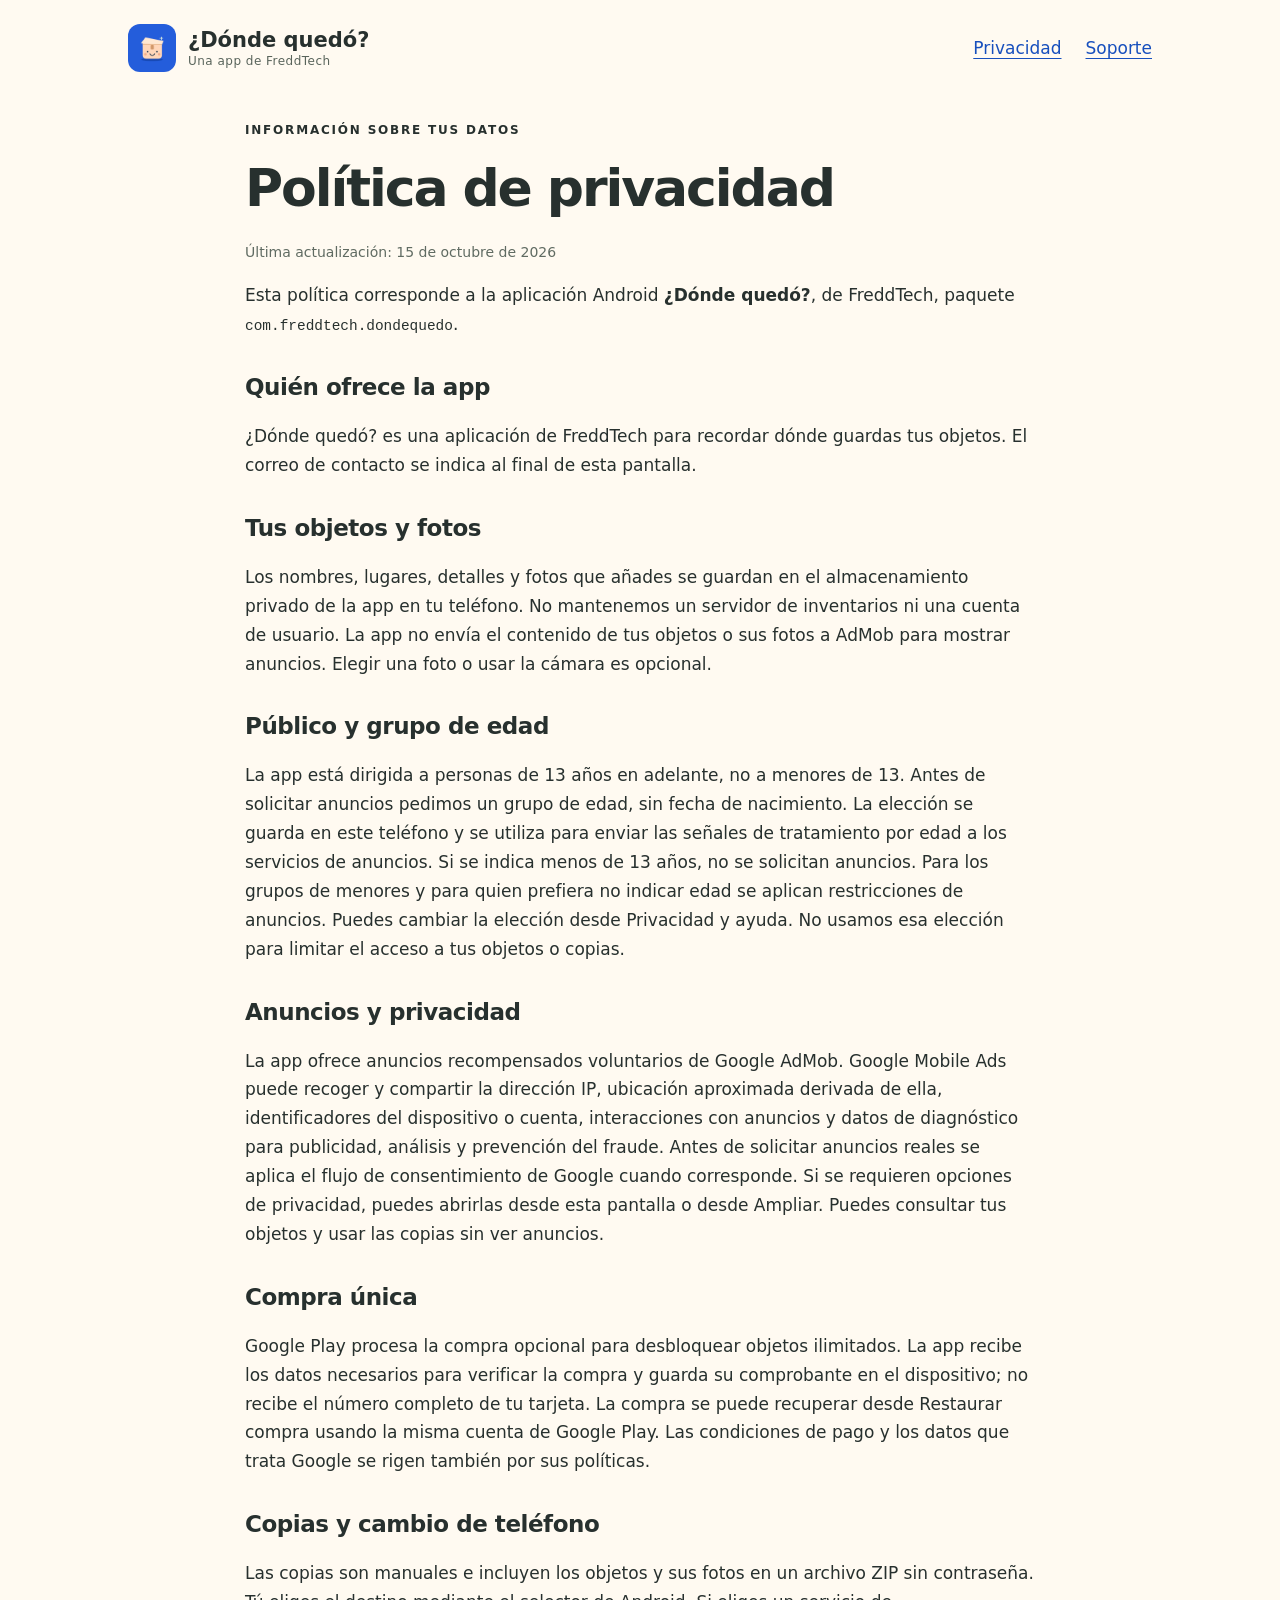
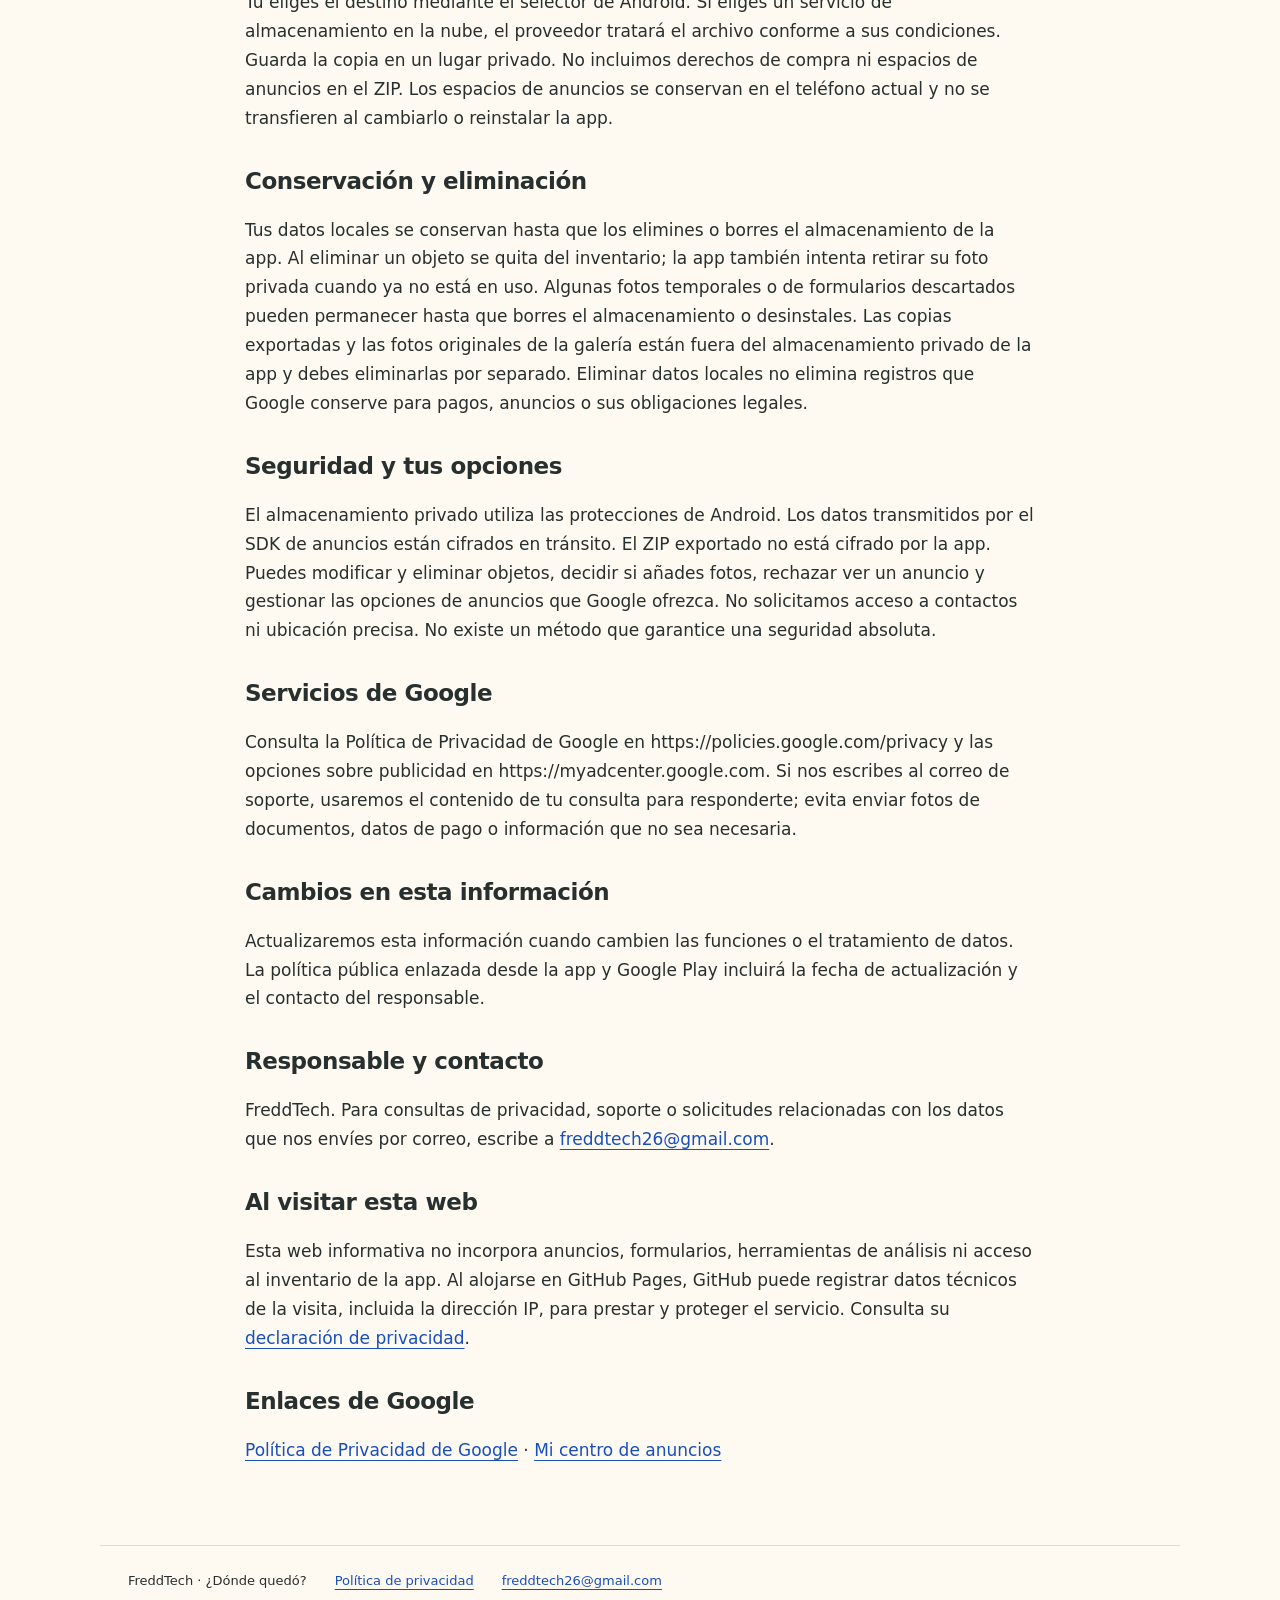
==== privacidad.html @ 3334ebfa "Add files via upload" ====
<!doctype html>
<html lang="es"><head><meta charset="utf-8"><meta name="viewport" content="width=device-width,initial-scale=1"><meta name="description" content="Información y soporte de ¿Dónde quedó?, la app de FreddTech para recordar dónde guardas tus objetos."><title>Política de privacidad · FreddTech</title><link rel="icon" href="icono.png"><link rel="stylesheet" href="estilos.css"></head>
<body><header><a class="brand" href="index.html"><img src="icono.png" width="48" height="48" alt=""><span>¿Dónde quedó?<small>Una app de FreddTech</small></span></a><nav aria-label="Navegación"><a href="privacidad.html">Privacidad</a><a href="mailto:freddtech26@gmail.com">Soporte</a></nav></header>
<main><article class="policy"><p class="eyebrow">INFORMACIÓN SOBRE TUS DATOS</p><h1>Política de privacidad</h1><p class="date">Última actualización: 15 de octubre de 2026</p><p>Esta política corresponde a la aplicación Android <strong>¿Dónde quedó?</strong>, de FreddTech, paquete <code>com.freddtech.dondequedo</code>.</p><section><h2>Quién ofrece la app</h2><p>¿Dónde quedó? es una aplicación de FreddTech para recordar dónde guardas tus objetos. El correo de contacto se indica al final de esta pantalla.</p></section>
<section><h2>Tus objetos y fotos</h2><p>Los nombres, lugares, detalles y fotos que añades se guardan en el almacenamiento privado de la app en tu teléfono. No mantenemos un servidor de inventarios ni una cuenta de usuario. La app no envía el contenido de tus objetos o sus fotos a AdMob para mostrar anuncios. Elegir una foto o usar la cámara es opcional.</p></section>
<section><h2>Público y grupo de edad</h2><p>La app está dirigida a personas de 13 años en adelante, no a menores de 13. Antes de solicitar anuncios pedimos un grupo de edad, sin fecha de nacimiento. La elección se guarda en este teléfono y se utiliza para enviar las señales de tratamiento por edad a los servicios de anuncios. Si se indica menos de 13 años, no se solicitan anuncios. Para los grupos de menores y para quien prefiera no indicar edad se aplican restricciones de anuncios. Puedes cambiar la elección desde Privacidad y ayuda. No usamos esa elección para limitar el acceso a tus objetos o copias.</p></section>
<section><h2>Anuncios y privacidad</h2><p>La app ofrece anuncios recompensados voluntarios de Google AdMob. Google Mobile Ads puede recoger y compartir la dirección IP, ubicación aproximada derivada de ella, identificadores del dispositivo o cuenta, interacciones con anuncios y datos de diagnóstico para publicidad, análisis y prevención del fraude. Antes de solicitar anuncios reales se aplica el flujo de consentimiento de Google cuando corresponde. Si se requieren opciones de privacidad, puedes abrirlas desde esta pantalla o desde Ampliar. Puedes consultar tus objetos y usar las copias sin ver anuncios.</p></section>
<section><h2>Compra única</h2><p>Google Play procesa la compra opcional para desbloquear objetos ilimitados. La app recibe los datos necesarios para verificar la compra y guarda su comprobante en el dispositivo; no recibe el número completo de tu tarjeta. La compra se puede recuperar desde Restaurar compra usando la misma cuenta de Google Play. Las condiciones de pago y los datos que trata Google se rigen también por sus políticas.</p></section>
<section><h2>Copias y cambio de teléfono</h2><p>Las copias son manuales e incluyen los objetos y sus fotos en un archivo ZIP sin contraseña. Tú eliges el destino mediante el selector de Android. Si eliges un servicio de almacenamiento en la nube, el proveedor tratará el archivo conforme a sus condiciones. Guarda la copia en un lugar privado. No incluimos derechos de compra ni espacios de anuncios en el ZIP. Los espacios de anuncios se conservan en el teléfono actual y no se transfieren al cambiarlo o reinstalar la app.</p></section>
<section><h2>Conservación y eliminación</h2><p>Tus datos locales se conservan hasta que los elimines o borres el almacenamiento de la app. Al eliminar un objeto se quita del inventario; la app también intenta retirar su foto privada cuando ya no está en uso. Algunas fotos temporales o de formularios descartados pueden permanecer hasta que borres el almacenamiento o desinstales. Las copias exportadas y las fotos originales de la galería están fuera del almacenamiento privado de la app y debes eliminarlas por separado. Eliminar datos locales no elimina registros que Google conserve para pagos, anuncios o sus obligaciones legales.</p></section>
<section><h2>Seguridad y tus opciones</h2><p>El almacenamiento privado utiliza las protecciones de Android. Los datos transmitidos por el SDK de anuncios están cifrados en tránsito. El ZIP exportado no está cifrado por la app. Puedes modificar y eliminar objetos, decidir si añades fotos, rechazar ver un anuncio y gestionar las opciones de anuncios que Google ofrezca. No solicitamos acceso a contactos ni ubicación precisa. No existe un método que garantice una seguridad absoluta.</p></section>
<section><h2>Servicios de Google</h2><p>Consulta la Política de Privacidad de Google en https://policies.google.com/privacy y las opciones sobre publicidad en https://myadcenter.google.com. Si nos escribes al correo de soporte, usaremos el contenido de tu consulta para responderte; evita enviar fotos de documentos, datos de pago o información que no sea necesaria.</p></section>
<section><h2>Cambios en esta información</h2><p>Actualizaremos esta información cuando cambien las funciones o el tratamiento de datos. La política pública enlazada desde la app y Google Play incluirá la fecha de actualización y el contacto del responsable.</p></section><section><h2>Responsable y contacto</h2><p>FreddTech. Para consultas de privacidad, soporte o solicitudes relacionadas con los datos que nos envíes por correo, escribe a <a href="mailto:freddtech26@gmail.com">freddtech26@gmail.com</a>.</p></section><section><h2>Al visitar esta web</h2><p>Esta web informativa no incorpora anuncios, formularios, herramientas de análisis ni acceso al inventario de la app. Al alojarse en GitHub Pages, GitHub puede registrar datos técnicos de la visita, incluida la dirección IP, para prestar y proteger el servicio. Consulta su <a href="https://docs.github.com/es/site-policy/privacy-policies/github-general-privacy-statement">declaración de privacidad</a>.</p></section><section><h2>Enlaces de Google</h2><p><a href="https://policies.google.com/privacy">Política de Privacidad de Google</a> · <a href="https://myadcenter.google.com">Mi centro de anuncios</a></p></section></article></main><footer><span>FreddTech · ¿Dónde quedó?</span><a href="privacidad.html">Política de privacidad</a><a href="mailto:freddtech26@gmail.com">freddtech26@gmail.com</a></footer></body></html>
---- estilos.css ----
*{box-sizing:border-box}html{color-scheme:light}body{margin:0;background:#fffaf1;color:#27302e;font:17px/1.7 system-ui,-apple-system,Segoe UI,sans-serif}a{color:#174fbd;text-underline-offset:4px}header,main,footer{max-width:1080px;margin:auto}header{display:flex;align-items:center;justify-content:space-between;padding:24px 28px;gap:24px}.brand{display:flex;align-items:center;gap:12px;color:inherit;text-decoration:none;font-size:21px;font-weight:750;line-height:1.3}.brand small{display:block;font-size:12px;font-weight:500;letter-spacing:.04em;color:#59645b}.brand img{border-radius:12px}nav{display:flex;gap:24px}main{padding:12px 28px 64px}.hero{background:#245ddb;color:white;border-radius:32px;padding:56px;display:grid;grid-template-columns:1.5fr 1fr;align-items:center;gap:28px}.eyebrow{font-size:12px;font-weight:750;letter-spacing:.15em}h1{font-size:clamp(38px,5vw,64px);line-height:1.08;letter-spacing:-.04em;margin:20px 0 24px}h2{font-size:27px;line-height:1.3;letter-spacing:-.02em}.lead{max-width:510px;font-size:19px;color:#edf2ff}.button{display:inline-block;margin-top:14px;padding:12px 22px;background:#fff3dc;color:#173e8d;border-radius:50px;text-decoration:none;font-weight:700}.mascot{width:100%;max-width:280px;height:auto;justify-self:center}.info{max-width:780px;padding:48px 0 24px}.support{background:#e4eddf;border-radius:24px;padding:28px 36px}.support p{max-width:760px}.text-link{font-weight:700}.policy{max-width:790px;margin:auto}.policy h1{font-size:clamp(36px,5vw,52px)}.policy section{margin-top:34px}.policy h2{font-size:23px}.date{color:#606b62;font-size:14px}code{overflow-wrap:anywhere;font-size:.85em}footer{border-top:1px solid #d9dfd2;padding:24px 28px 36px;display:flex;flex-wrap:wrap;gap:12px 28px;font-size:13px}a:focus-visible{outline:3px solid #d59b26;outline-offset:5px}@media(max-width:650px){body{font-size:16px}header{padding:20px;align-items:flex-start;flex-direction:column;gap:14px}.brand{font-size:19px}nav{gap:24px}main{padding:0 16px 40px}.hero{padding:28px;grid-template-columns:1fr;gap:12px;border-radius:24px}.mascot{max-width:160px}.hero h1{margin-top:14px}.info{padding:30px 8px 18px}.support{padding:24px}.policy{padding:12px 6px}footer{padding:24px 22px}}
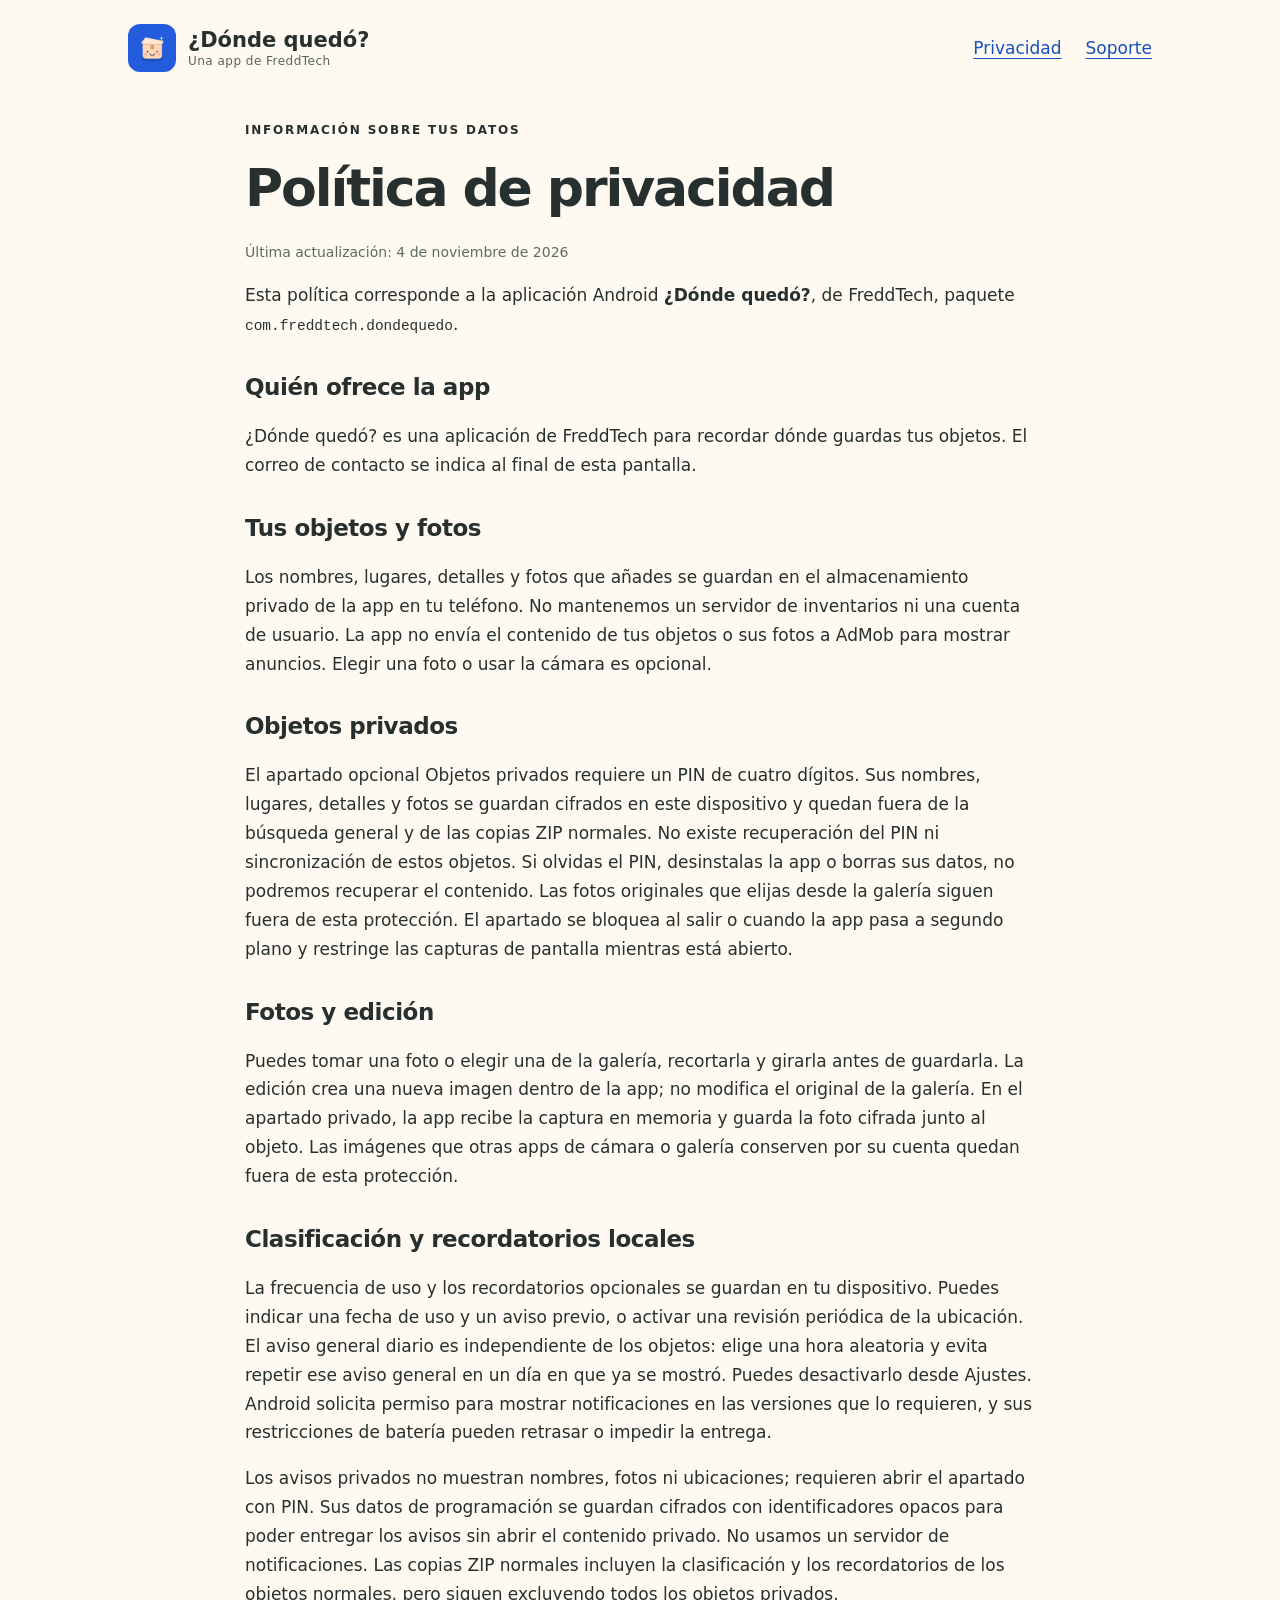
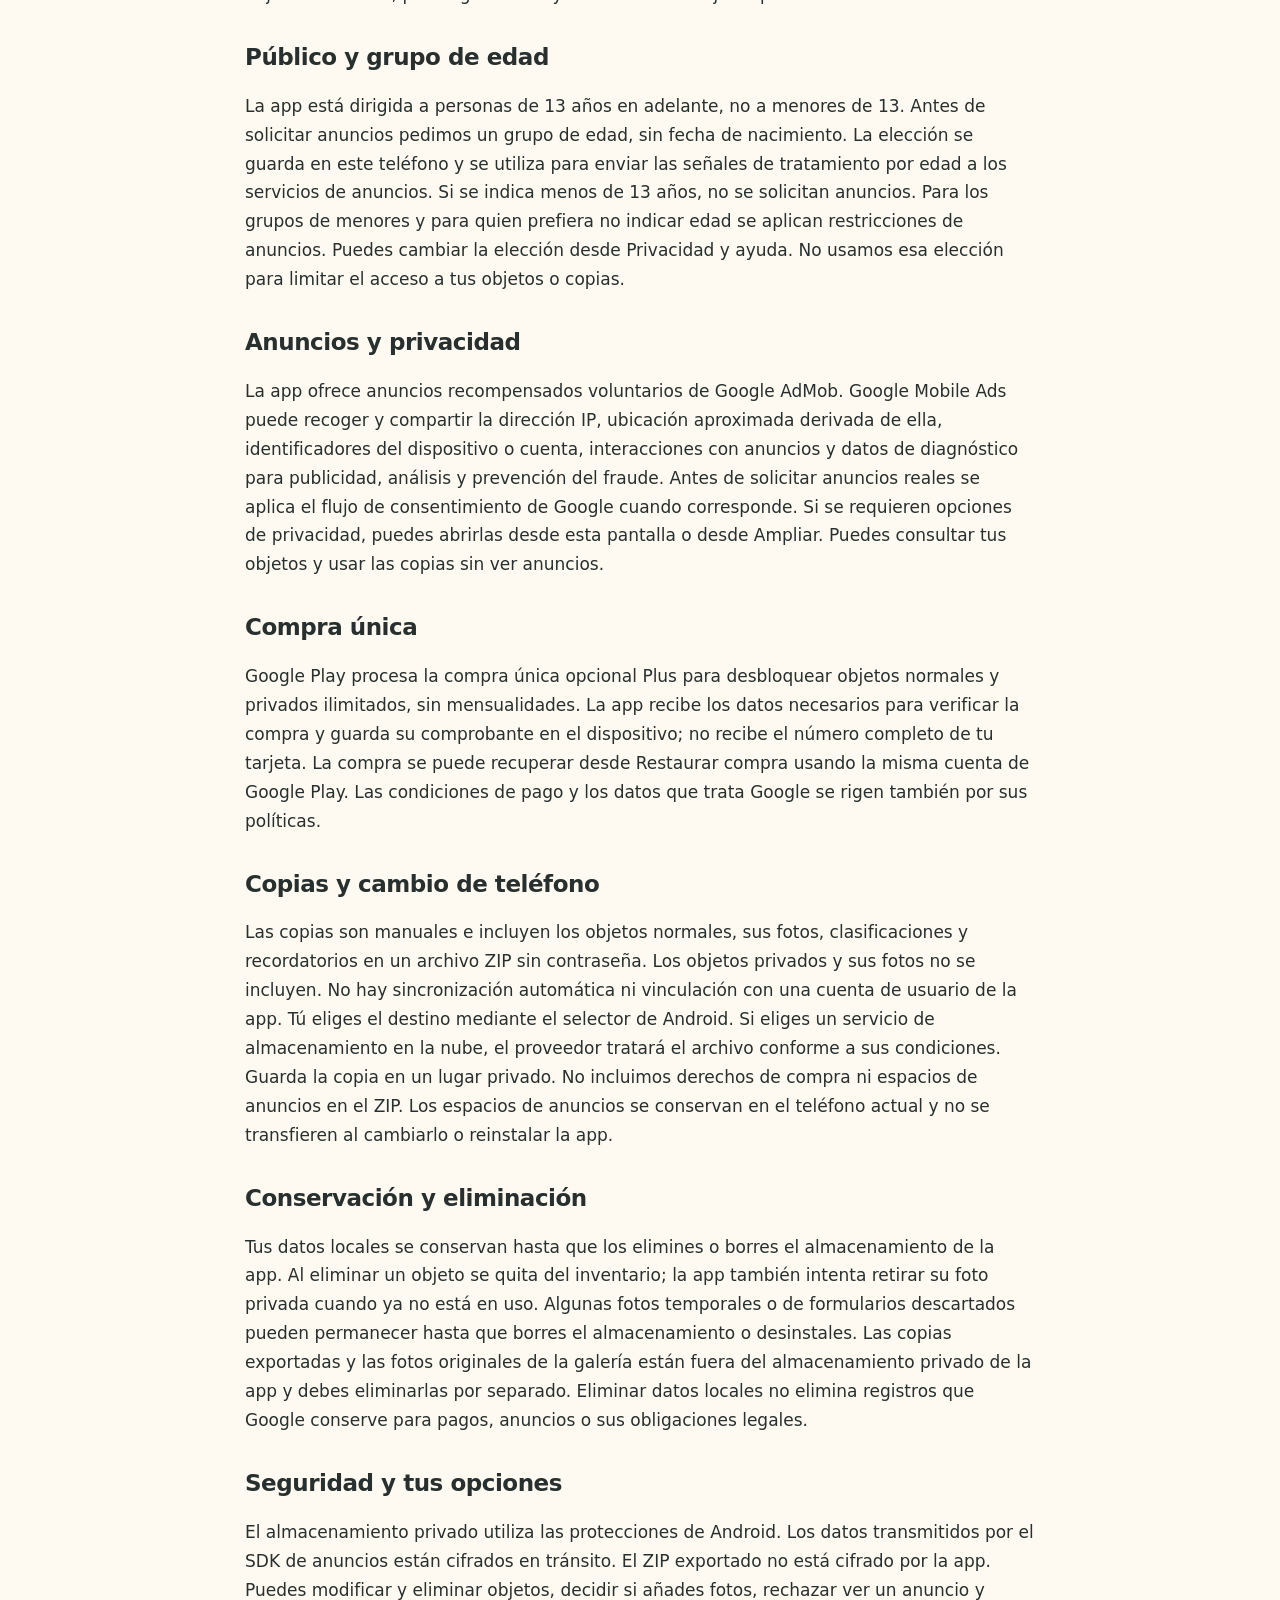
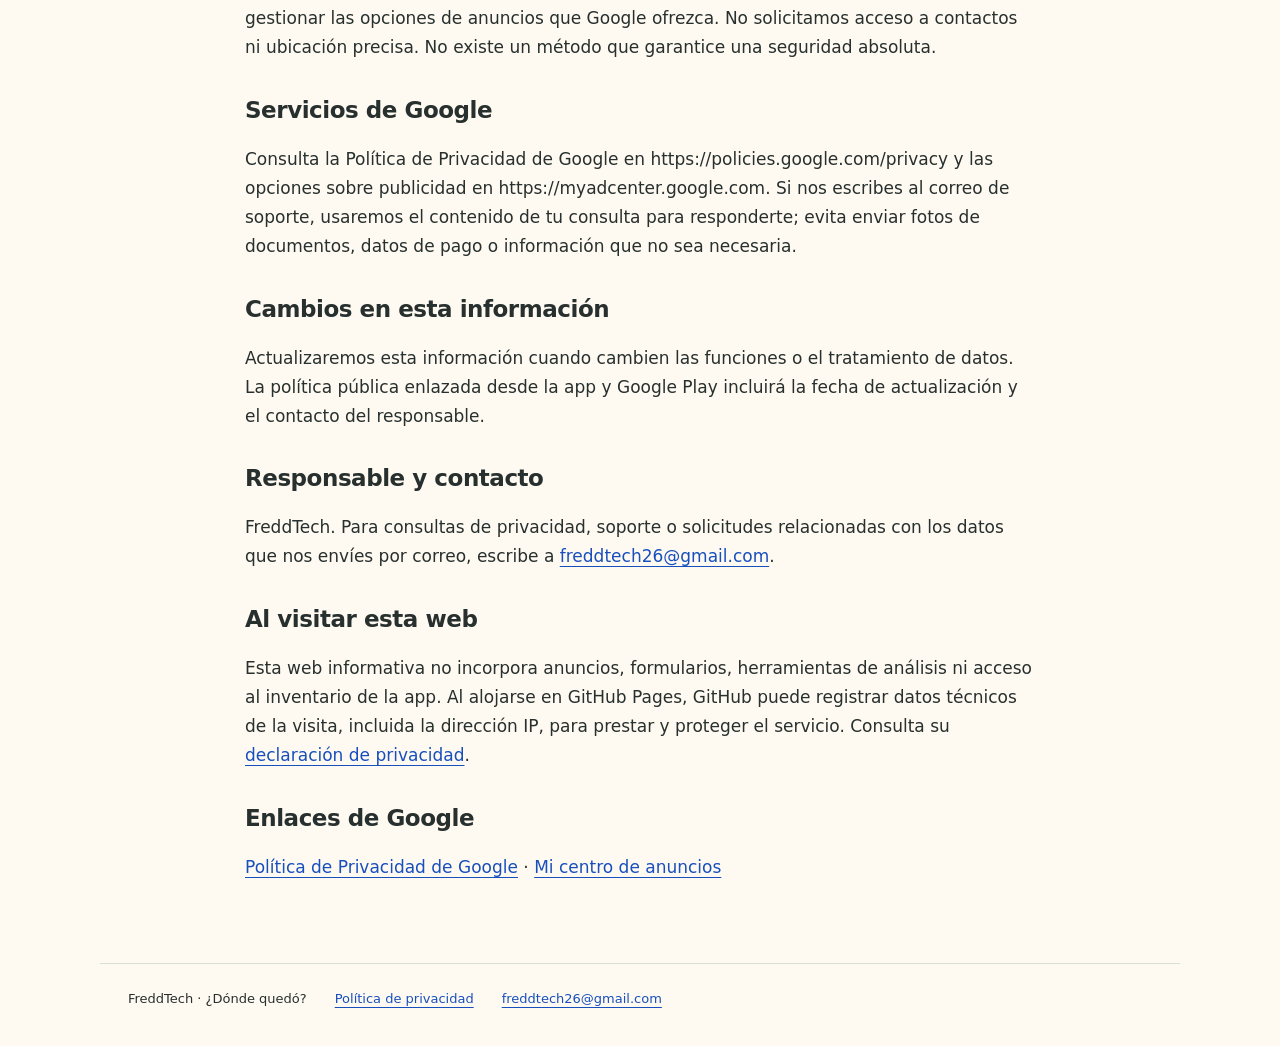
==== commit 2039fdab: "Add files via upload" ====
--- a/privacidad.html
+++ b/privacidad.html
@@ -1,13 +1,16 @@
-<!doctype html>
-<html lang="es"><head><meta charset="utf-8"><meta name="viewport" content="width=device-width,initial-scale=1"><meta name="description" content="Información y soporte de ¿Dónde quedó?, la app de FreddTech para recordar dónde guardas tus objetos."><title>Política de privacidad · FreddTech</title><link rel="icon" href="icono.png"><link rel="stylesheet" href="estilos.css"></head>
-<body><header><a class="brand" href="index.html"><img src="icono.png" width="48" height="48" alt=""><span>¿Dónde quedó?<small>Una app de FreddTech</small></span></a><nav aria-label="Navegación"><a href="privacidad.html">Privacidad</a><a href="mailto:freddtech26@gmail.com">Soporte</a></nav></header>
-<main><article class="policy"><p class="eyebrow">INFORMACIÓN SOBRE TUS DATOS</p><h1>Política de privacidad</h1><p class="date">Última actualización: 15 de octubre de 2026</p><p>Esta política corresponde a la aplicación Android <strong>¿Dónde quedó?</strong>, de FreddTech, paquete <code>com.freddtech.dondequedo</code>.</p><section><h2>Quién ofrece la app</h2><p>¿Dónde quedó? es una aplicación de FreddTech para recordar dónde guardas tus objetos. El correo de contacto se indica al final de esta pantalla.</p></section>
-<section><h2>Tus objetos y fotos</h2><p>Los nombres, lugares, detalles y fotos que añades se guardan en el almacenamiento privado de la app en tu teléfono. No mantenemos un servidor de inventarios ni una cuenta de usuario. La app no envía el contenido de tus objetos o sus fotos a AdMob para mostrar anuncios. Elegir una foto o usar la cámara es opcional.</p></section>
-<section><h2>Público y grupo de edad</h2><p>La app está dirigida a personas de 13 años en adelante, no a menores de 13. Antes de solicitar anuncios pedimos un grupo de edad, sin fecha de nacimiento. La elección se guarda en este teléfono y se utiliza para enviar las señales de tratamiento por edad a los servicios de anuncios. Si se indica menos de 13 años, no se solicitan anuncios. Para los grupos de menores y para quien prefiera no indicar edad se aplican restricciones de anuncios. Puedes cambiar la elección desde Privacidad y ayuda. No usamos esa elección para limitar el acceso a tus objetos o copias.</p></section>
-<section><h2>Anuncios y privacidad</h2><p>La app ofrece anuncios recompensados voluntarios de Google AdMob. Google Mobile Ads puede recoger y compartir la dirección IP, ubicación aproximada derivada de ella, identificadores del dispositivo o cuenta, interacciones con anuncios y datos de diagnóstico para publicidad, análisis y prevención del fraude. Antes de solicitar anuncios reales se aplica el flujo de consentimiento de Google cuando corresponde. Si se requieren opciones de privacidad, puedes abrirlas desde esta pantalla o desde Ampliar. Puedes consultar tus objetos y usar las copias sin ver anuncios.</p></section>
-<section><h2>Compra única</h2><p>Google Play procesa la compra opcional para desbloquear objetos ilimitados. La app recibe los datos necesarios para verificar la compra y guarda su comprobante en el dispositivo; no recibe el número completo de tu tarjeta. La compra se puede recuperar desde Restaurar compra usando la misma cuenta de Google Play. Las condiciones de pago y los datos que trata Google se rigen también por sus políticas.</p></section>
-<section><h2>Copias y cambio de teléfono</h2><p>Las copias son manuales e incluyen los objetos y sus fotos en un archivo ZIP sin contraseña. Tú eliges el destino mediante el selector de Android. Si eliges un servicio de almacenamiento en la nube, el proveedor tratará el archivo conforme a sus condiciones. Guarda la copia en un lugar privado. No incluimos derechos de compra ni espacios de anuncios en el ZIP. Los espacios de anuncios se conservan en el teléfono actual y no se transfieren al cambiarlo o reinstalar la app.</p></section>
-<section><h2>Conservación y eliminación</h2><p>Tus datos locales se conservan hasta que los elimines o borres el almacenamiento de la app. Al eliminar un objeto se quita del inventario; la app también intenta retirar su foto privada cuando ya no está en uso. Algunas fotos temporales o de formularios descartados pueden permanecer hasta que borres el almacenamiento o desinstales. Las copias exportadas y las fotos originales de la galería están fuera del almacenamiento privado de la app y debes eliminarlas por separado. Eliminar datos locales no elimina registros que Google conserve para pagos, anuncios o sus obligaciones legales.</p></section>
-<section><h2>Seguridad y tus opciones</h2><p>El almacenamiento privado utiliza las protecciones de Android. Los datos transmitidos por el SDK de anuncios están cifrados en tránsito. El ZIP exportado no está cifrado por la app. Puedes modificar y eliminar objetos, decidir si añades fotos, rechazar ver un anuncio y gestionar las opciones de anuncios que Google ofrezca. No solicitamos acceso a contactos ni ubicación precisa. No existe un método que garantice una seguridad absoluta.</p></section>
-<section><h2>Servicios de Google</h2><p>Consulta la Política de Privacidad de Google en https://policies.google.com/privacy y las opciones sobre publicidad en https://myadcenter.google.com. Si nos escribes al correo de soporte, usaremos el contenido de tu consulta para responderte; evita enviar fotos de documentos, datos de pago o información que no sea necesaria.</p></section>
+<!doctype html>
+<html lang="es"><head><meta charset="utf-8"><meta name="viewport" content="width=device-width,initial-scale=1"><meta name="description" content="Información y soporte de ¿Dónde quedó?, la app de FreddTech para recordar dónde guardas tus objetos."><title>Política de privacidad · FreddTech</title><link rel="icon" href="icono.png"><link rel="stylesheet" href="estilos.css"></head>
+<body><header><a class="brand" href="index.html"><img src="icono.png" width="48" height="48" alt=""><span>¿Dónde quedó?<small>Una app de FreddTech</small></span></a><nav aria-label="Navegación"><a href="privacidad.html">Privacidad</a><a href="mailto:freddtech26@gmail.com">Soporte</a></nav></header>
+<main><article class="policy"><p class="eyebrow">INFORMACIÓN SOBRE TUS DATOS</p><h1>Política de privacidad</h1><p class="date">Última actualización: 4 de noviembre de 2026</p><p>Esta política corresponde a la aplicación Android <strong>¿Dónde quedó?</strong>, de FreddTech, paquete <code>com.freddtech.dondequedo</code>.</p><section><h2>Quién ofrece la app</h2><p>¿Dónde quedó? es una aplicación de FreddTech para recordar dónde guardas tus objetos. El correo de contacto se indica al final de esta pantalla.</p></section>
+<section><h2>Tus objetos y fotos</h2><p>Los nombres, lugares, detalles y fotos que añades se guardan en el almacenamiento privado de la app en tu teléfono. No mantenemos un servidor de inventarios ni una cuenta de usuario. La app no envía el contenido de tus objetos o sus fotos a AdMob para mostrar anuncios. Elegir una foto o usar la cámara es opcional.</p></section>
+<section><h2>Objetos privados</h2><p>El apartado opcional Objetos privados requiere un PIN de cuatro dígitos. Sus nombres, lugares, detalles y fotos se guardan cifrados en este dispositivo y quedan fuera de la búsqueda general y de las copias ZIP normales. No existe recuperación del PIN ni sincronización de estos objetos. Si olvidas el PIN, desinstalas la app o borras sus datos, no podremos recuperar el contenido. Las fotos originales que elijas desde la galería siguen fuera de esta protección. El apartado se bloquea al salir o cuando la app pasa a segundo plano y restringe las capturas de pantalla mientras está abierto.</p></section>
+<section><h2>Fotos y edición</h2><p>Puedes tomar una foto o elegir una de la galería, recortarla y girarla antes de guardarla. La edición crea una nueva imagen dentro de la app; no modifica el original de la galería. En el apartado privado, la app recibe la captura en memoria y guarda la foto cifrada junto al objeto. Las imágenes que otras apps de cámara o galería conserven por su cuenta quedan fuera de esta protección.</p></section>
+<section><h2>Clasificación y recordatorios locales</h2><p>La frecuencia de uso y los recordatorios opcionales se guardan en tu dispositivo. Puedes indicar una fecha de uso y un aviso previo, o activar una revisión periódica de la ubicación. El aviso general diario es independiente de los objetos: elige una hora aleatoria y evita repetir ese aviso general en un día en que ya se mostró. Puedes desactivarlo desde Ajustes. Android solicita permiso para mostrar notificaciones en las versiones que lo requieren, y sus restricciones de batería pueden retrasar o impedir la entrega.</p><p>Los avisos privados no muestran nombres, fotos ni ubicaciones; requieren abrir el apartado con PIN. Sus datos de programación se guardan cifrados con identificadores opacos para poder entregar los avisos sin abrir el contenido privado. No usamos un servidor de notificaciones. Las copias ZIP normales incluyen la clasificación y los recordatorios de los objetos normales, pero siguen excluyendo todos los objetos privados.</p></section>
+<section><h2>Público y grupo de edad</h2><p>La app está dirigida a personas de 13 años en adelante, no a menores de 13. Antes de solicitar anuncios pedimos un grupo de edad, sin fecha de nacimiento. La elección se guarda en este teléfono y se utiliza para enviar las señales de tratamiento por edad a los servicios de anuncios. Si se indica menos de 13 años, no se solicitan anuncios. Para los grupos de menores y para quien prefiera no indicar edad se aplican restricciones de anuncios. Puedes cambiar la elección desde Privacidad y ayuda. No usamos esa elección para limitar el acceso a tus objetos o copias.</p></section>
+<section><h2>Anuncios y privacidad</h2><p>La app ofrece anuncios recompensados voluntarios de Google AdMob. Google Mobile Ads puede recoger y compartir la dirección IP, ubicación aproximada derivada de ella, identificadores del dispositivo o cuenta, interacciones con anuncios y datos de diagnóstico para publicidad, análisis y prevención del fraude. Antes de solicitar anuncios reales se aplica el flujo de consentimiento de Google cuando corresponde. Si se requieren opciones de privacidad, puedes abrirlas desde esta pantalla o desde Ampliar. Puedes consultar tus objetos y usar las copias sin ver anuncios.</p></section>
+<section><h2>Compra única</h2><p>Google Play procesa la compra única opcional Plus para desbloquear objetos normales y privados ilimitados, sin mensualidades. La app recibe los datos necesarios para verificar la compra y guarda su comprobante en el dispositivo; no recibe el número completo de tu tarjeta. La compra se puede recuperar desde Restaurar compra usando la misma cuenta de Google Play. Las condiciones de pago y los datos que trata Google se rigen también por sus políticas.</p></section>
+<section><h2>Copias y cambio de teléfono</h2><p>Las copias son manuales e incluyen los objetos normales, sus fotos, clasificaciones y recordatorios en un archivo ZIP sin contraseña. Los objetos privados y sus fotos no se incluyen. No hay sincronización automática ni vinculación con una cuenta de usuario de la app. Tú eliges el destino mediante el selector de Android. Si eliges un servicio de almacenamiento en la nube, el proveedor tratará el archivo conforme a sus condiciones. Guarda la copia en un lugar privado. No incluimos derechos de compra ni espacios de anuncios en el ZIP. Los espacios de anuncios se conservan en el teléfono actual y no se transfieren al cambiarlo o reinstalar la app.</p></section>
+<section><h2>Conservación y eliminación</h2><p>Tus datos locales se conservan hasta que los elimines o borres el almacenamiento de la app. Al eliminar un objeto se quita del inventario; la app también intenta retirar su foto privada cuando ya no está en uso. Algunas fotos temporales o de formularios descartados pueden permanecer hasta que borres el almacenamiento o desinstales. Las copias exportadas y las fotos originales de la galería están fuera del almacenamiento privado de la app y debes eliminarlas por separado. Eliminar datos locales no elimina registros que Google conserve para pagos, anuncios o sus obligaciones legales.</p></section>
+<section><h2>Seguridad y tus opciones</h2><p>El almacenamiento privado utiliza las protecciones de Android. Los datos transmitidos por el SDK de anuncios están cifrados en tránsito. El ZIP exportado no está cifrado por la app. Puedes modificar y eliminar objetos, decidir si añades fotos, rechazar ver un anuncio y gestionar las opciones de anuncios que Google ofrezca. No solicitamos acceso a contactos ni ubicación precisa. No existe un método que garantice una seguridad absoluta.</p></section>
+<section><h2>Servicios de Google</h2><p>Consulta la Política de Privacidad de Google en https://policies.google.com/privacy y las opciones sobre publicidad en https://myadcenter.google.com. Si nos escribes al correo de soporte, usaremos el contenido de tu consulta para responderte; evita enviar fotos de documentos, datos de pago o información que no sea necesaria.</p></section>
 <section><h2>Cambios en esta información</h2><p>Actualizaremos esta información cuando cambien las funciones o el tratamiento de datos. La política pública enlazada desde la app y Google Play incluirá la fecha de actualización y el contacto del responsable.</p></section><section><h2>Responsable y contacto</h2><p>FreddTech. Para consultas de privacidad, soporte o solicitudes relacionadas con los datos que nos envíes por correo, escribe a <a href="mailto:freddtech26@gmail.com">freddtech26@gmail.com</a>.</p></section><section><h2>Al visitar esta web</h2><p>Esta web informativa no incorpora anuncios, formularios, herramientas de análisis ni acceso al inventario de la app. Al alojarse en GitHub Pages, GitHub puede registrar datos técnicos de la visita, incluida la dirección IP, para prestar y proteger el servicio. Consulta su <a href="https://docs.github.com/es/site-policy/privacy-policies/github-general-privacy-statement">declaración de privacidad</a>.</p></section><section><h2>Enlaces de Google</h2><p><a href="https://policies.google.com/privacy">Política de Privacidad de Google</a> · <a href="https://myadcenter.google.com">Mi centro de anuncios</a></p></section></article></main><footer><span>FreddTech · ¿Dónde quedó?</span><a href="privacidad.html">Política de privacidad</a><a href="mailto:freddtech26@gmail.com">freddtech26@gmail.com</a></footer></body></html>
